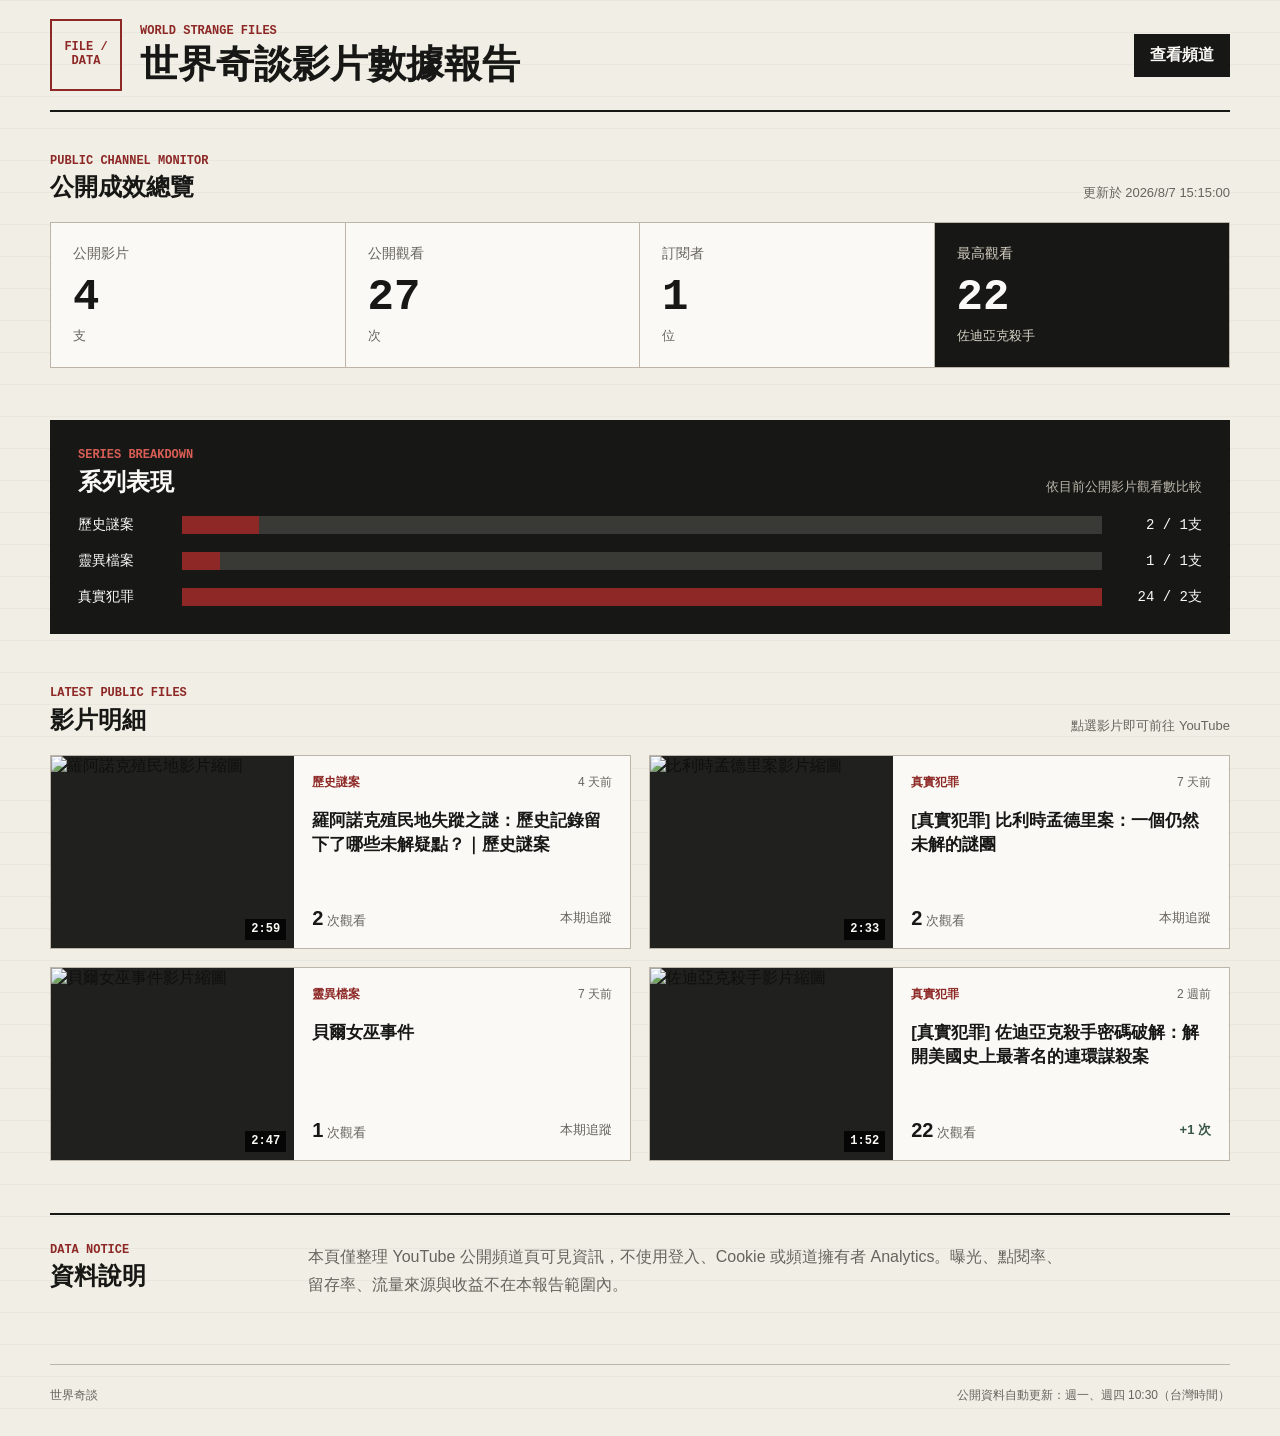
==== docs/index.html @ b637543b "Create public channel metrics dashboard" ====
<!doctype html>
<html lang="zh-Hant">
<head>
  <meta charset="utf-8">
  <meta name="viewport" content="width=device-width, initial-scale=1">
  <meta name="description" content="世界奇談 YouTube 公開影片數據儀表板">
  <meta name="theme-color" content="#f1eee5">
  <title>世界奇談｜影片數據報告</title>
  <link rel="preconnect" href="https://i.ytimg.com">
  <link rel="stylesheet" href="styles.css">
</head>
<body>
  <header class="topbar">
    <div class="brand-lockup">
      <span class="case-mark">FILE / DATA</span>
      <div>
        <p class="series-label">WORLD STRANGE FILES</p>
        <h1>世界奇談影片數據報告</h1>
      </div>
    </div>
    <a class="channel-link" href="https://www.youtube.com/@ailazybag/videos" target="_blank" rel="noreferrer">查看頻道</a>
  </header>

  <main>
    <section class="overview" aria-labelledby="overview-title">
      <div class="section-heading">
        <div>
          <p class="eyebrow">PUBLIC CHANNEL MONITOR</p>
          <h2 id="overview-title">公開成效總覽</h2>
        </div>
        <p class="updated" id="updatedAt">載入中</p>
      </div>

      <div class="metric-grid" id="metricGrid" aria-live="polite">
        <article class="metric">
          <span>公開影片</span>
          <strong id="videoCount">-</strong>
          <small>支</small>
        </article>
        <article class="metric">
          <span>公開觀看</span>
          <strong id="viewTotal">-</strong>
          <small>次</small>
        </article>
        <article class="metric">
          <span>訂閱者</span>
          <strong id="subscriberCount">-</strong>
          <small>位</small>
        </article>
        <article class="metric accent-metric">
          <span>最高觀看</span>
          <strong id="topViews">-</strong>
          <small id="topTopic">讀取中</small>
        </article>
      </div>
    </section>

    <section class="analysis-band" aria-labelledby="series-title">
      <div class="section-heading">
        <div>
          <p class="eyebrow">SERIES BREAKDOWN</p>
          <h2 id="series-title">系列表現</h2>
        </div>
        <p class="section-note">依目前公開影片觀看數比較</p>
      </div>
      <div class="series-chart" id="seriesChart"></div>
    </section>

    <section class="video-section" aria-labelledby="video-title">
      <div class="section-heading">
        <div>
          <p class="eyebrow">LATEST PUBLIC FILES</p>
          <h2 id="video-title">影片明細</h2>
        </div>
        <p class="section-note">點選影片即可前往 YouTube</p>
      </div>
      <div class="video-grid" id="videoGrid" aria-live="polite"></div>
    </section>

    <section class="method" aria-labelledby="method-title">
      <div>
        <p class="eyebrow">DATA NOTICE</p>
        <h2 id="method-title">資料說明</h2>
      </div>
      <p>本頁僅整理 YouTube 公開頻道頁可見資訊，不使用登入、Cookie 或頻道擁有者 Analytics。曝光、點閱率、留存率、流量來源與收益不在本報告範圍內。</p>
    </section>
  </main>

  <footer>
    <span>世界奇談</span>
    <span>公開資料自動更新：週一、週四 10:30（台灣時間）</span>
  </footer>

  <template id="videoCardTemplate">
    <article class="video-card">
      <a class="thumbnail-link" target="_blank" rel="noreferrer">
        <img class="thumbnail" alt="" loading="lazy">
        <span class="duration"></span>
      </a>
      <div class="video-body">
        <div class="video-meta">
          <span class="series-pill"></span>
          <span class="published"></span>
        </div>
        <a class="video-title" target="_blank" rel="noreferrer"></a>
        <div class="video-stats">
          <span><strong class="views"></strong> 次觀看</span>
          <span class="delta"></span>
        </div>
      </div>
    </article>
  </template>

  <script src="app.js" defer></script>
</body>
</html>
---- docs/styles.css ----
:root {
  color-scheme: light;
  --paper: #f1eee5;
  --paper-deep: #e3ded2;
  --ink: #171815;
  --muted: #66645d;
  --red: #8d2826;
  --green: #385747;
  --line: #bdb6a8;
  --white: #faf9f5;
}

* {
  box-sizing: border-box;
}

html {
  background: var(--paper);
}

body {
  margin: 0;
  min-width: 320px;
  color: var(--ink);
  background:
    linear-gradient(rgba(23, 24, 21, 0.035) 1px, transparent 1px),
    var(--paper);
  background-size: 100% 32px;
  font-family: "Noto Sans TC", "PingFang TC", "Microsoft JhengHei", sans-serif;
  letter-spacing: 0;
}

a {
  color: inherit;
}

.topbar,
main,
footer {
  width: min(1180px, calc(100% - 40px));
  margin-inline: auto;
}

.topbar {
  min-height: 112px;
  display: flex;
  align-items: center;
  justify-content: space-between;
  gap: 24px;
  border-bottom: 2px solid var(--ink);
}

.brand-lockup {
  display: flex;
  align-items: center;
  gap: 18px;
}

.case-mark {
  display: grid;
  place-items: center;
  width: 72px;
  height: 72px;
  border: 2px solid var(--red);
  color: var(--red);
  font: 700 12px/1.15 ui-monospace, SFMono-Regular, Menlo, monospace;
  text-align: center;
}

.series-label,
.eyebrow {
  margin: 0 0 5px;
  color: var(--red);
  font: 700 12px/1.2 ui-monospace, SFMono-Regular, Menlo, monospace;
}

h1,
h2,
p {
  margin-top: 0;
}

h1 {
  margin-bottom: 0;
  font-size: clamp(24px, 4vw, 38px);
  line-height: 1.1;
}

h2 {
  margin-bottom: 0;
  font-size: 24px;
  line-height: 1.2;
}

.channel-link {
  flex: 0 0 auto;
  padding: 10px 15px;
  border: 1px solid var(--ink);
  background: var(--ink);
  color: var(--white);
  text-decoration: none;
  font-weight: 700;
}

.channel-link:hover,
.channel-link:focus-visible {
  background: var(--red);
  border-color: var(--red);
}

main {
  padding-block: 42px 64px;
}

section + section {
  margin-top: 52px;
}

.section-heading {
  display: flex;
  align-items: end;
  justify-content: space-between;
  gap: 24px;
  margin-bottom: 20px;
}

.updated,
.section-note {
  margin-bottom: 0;
  color: var(--muted);
  font-size: 13px;
  text-align: right;
}

.metric-grid {
  display: grid;
  grid-template-columns: repeat(4, minmax(0, 1fr));
  border: 1px solid var(--line);
  background: var(--white);
}

.metric {
  min-height: 142px;
  padding: 22px;
  display: grid;
  align-content: space-between;
  border-right: 1px solid var(--line);
}

.metric:last-child {
  border-right: 0;
}

.metric span {
  color: var(--muted);
  font-size: 14px;
}

.metric strong {
  margin-top: 12px;
  font: 800 44px/1 ui-monospace, SFMono-Regular, Menlo, monospace;
}

.metric small {
  margin-top: 8px;
  color: var(--muted);
}

.accent-metric {
  background: var(--ink);
  color: var(--white);
}

.accent-metric span,
.accent-metric small {
  color: #d5d0c5;
}

.analysis-band {
  padding: 28px;
  color: var(--white);
  background: var(--ink);
}

.analysis-band .eyebrow {
  color: #d85d55;
}

.analysis-band .section-note {
  color: #bdb8ad;
}

.series-chart {
  display: grid;
  gap: 18px;
}

.series-row {
  display: grid;
  grid-template-columns: 88px minmax(0, 1fr) 84px;
  align-items: center;
  gap: 16px;
}

.series-name,
.series-value {
  font-size: 14px;
}

.series-value {
  text-align: right;
  font-family: ui-monospace, SFMono-Regular, Menlo, monospace;
  white-space: nowrap;
}

.bar-track {
  height: 18px;
  background: #393a35;
  overflow: hidden;
}

.bar-fill {
  width: 0;
  height: 100%;
  background: var(--red);
  transition: width 450ms ease-out;
}

.video-grid {
  display: grid;
  grid-template-columns: repeat(2, minmax(0, 1fr));
  gap: 18px;
}

.video-card {
  display: grid;
  grid-template-columns: minmax(210px, 42%) minmax(0, 1fr);
  min-height: 192px;
  border: 1px solid var(--line);
  background: var(--white);
}

.thumbnail-link {
  position: relative;
  display: block;
  min-height: 192px;
  overflow: hidden;
  background: #20211f;
}

.thumbnail {
  width: 100%;
  height: 100%;
  position: absolute;
  inset: 0;
  object-fit: cover;
  filter: saturate(0.55) contrast(1.08);
  transition: transform 180ms ease-out, filter 180ms ease-out;
}

.thumbnail-link:hover .thumbnail,
.thumbnail-link:focus-visible .thumbnail {
  transform: scale(1.025);
  filter: saturate(0.85) contrast(1.08);
}

.duration {
  position: absolute;
  right: 8px;
  bottom: 8px;
  padding: 3px 6px;
  color: var(--white);
  background: rgba(0, 0, 0, 0.82);
  font: 700 12px/1.2 ui-monospace, SFMono-Regular, Menlo, monospace;
}

.video-body {
  min-width: 0;
  padding: 18px;
  display: flex;
  flex-direction: column;
}

.video-meta,
.video-stats {
  display: flex;
  align-items: center;
  justify-content: space-between;
  gap: 12px;
}

.series-pill {
  color: var(--red);
  font-weight: 800;
  font-size: 12px;
}

.published {
  color: var(--muted);
  font-size: 12px;
}

.video-title {
  margin-top: 18px;
  text-decoration: none;
  font-weight: 800;
  font-size: 17px;
  line-height: 1.45;
  display: -webkit-box;
  -webkit-line-clamp: 3;
  -webkit-box-orient: vertical;
  overflow: hidden;
}

.video-title:hover,
.video-title:focus-visible {
  color: var(--red);
  text-decoration: underline;
}

.video-stats {
  margin-top: auto;
  padding-top: 16px;
  color: var(--muted);
  font-size: 13px;
}

.video-stats strong {
  color: var(--ink);
  font-size: 20px;
}

.delta.positive {
  color: var(--green);
  font-weight: 800;
}

.method {
  display: grid;
  grid-template-columns: 220px minmax(0, 1fr);
  gap: 38px;
  padding-top: 28px;
  border-top: 2px solid var(--ink);
}

.method p:last-child {
  margin-bottom: 0;
  max-width: 760px;
  color: var(--muted);
  line-height: 1.8;
}

footer {
  padding-block: 22px 32px;
  display: flex;
  justify-content: space-between;
  gap: 20px;
  border-top: 1px solid var(--line);
  color: var(--muted);
  font-size: 12px;
}

.error-state {
  padding: 28px;
  border: 1px solid var(--red);
  color: var(--red);
  background: var(--white);
}

@media (max-width: 900px) {
  .metric-grid {
    grid-template-columns: repeat(2, minmax(0, 1fr));
  }

  .metric:nth-child(2) {
    border-right: 0;
  }

  .metric:nth-child(-n + 2) {
    border-bottom: 1px solid var(--line);
  }

  .video-grid {
    grid-template-columns: 1fr;
  }
}

@media (max-width: 640px) {
  .topbar,
  main,
  footer {
    width: min(100% - 24px, 1180px);
  }

  .topbar {
    min-height: 96px;
  }

  .case-mark {
    width: 54px;
    height: 54px;
    font-size: 9px;
  }

  .series-label {
    display: none;
  }

  h1 {
    font-size: 21px;
  }

  .channel-link {
    padding: 8px 10px;
    font-size: 13px;
  }

  main {
    padding-block: 30px 46px;
  }

  section + section {
    margin-top: 38px;
  }

  .section-heading {
    align-items: start;
    flex-direction: column;
    gap: 8px;
  }

  .updated,
  .section-note {
    text-align: left;
  }

  .metric {
    min-height: 118px;
    padding: 16px;
  }

  .metric strong {
    font-size: 34px;
  }

  .analysis-band {
    padding: 22px 16px;
  }

  .series-row {
    grid-template-columns: 70px minmax(0, 1fr) 74px;
    gap: 10px;
  }

  .video-card {
    grid-template-columns: 1fr;
  }

  .thumbnail-link {
    aspect-ratio: 16 / 9;
    min-height: 0;
  }

  .method {
    grid-template-columns: 1fr;
    gap: 14px;
  }

  footer {
    flex-direction: column;
  }
}

@media (prefers-reduced-motion: reduce) {
  *,
  *::before,
  *::after {
    scroll-behavior: auto !important;
    transition: none !important;
  }
}
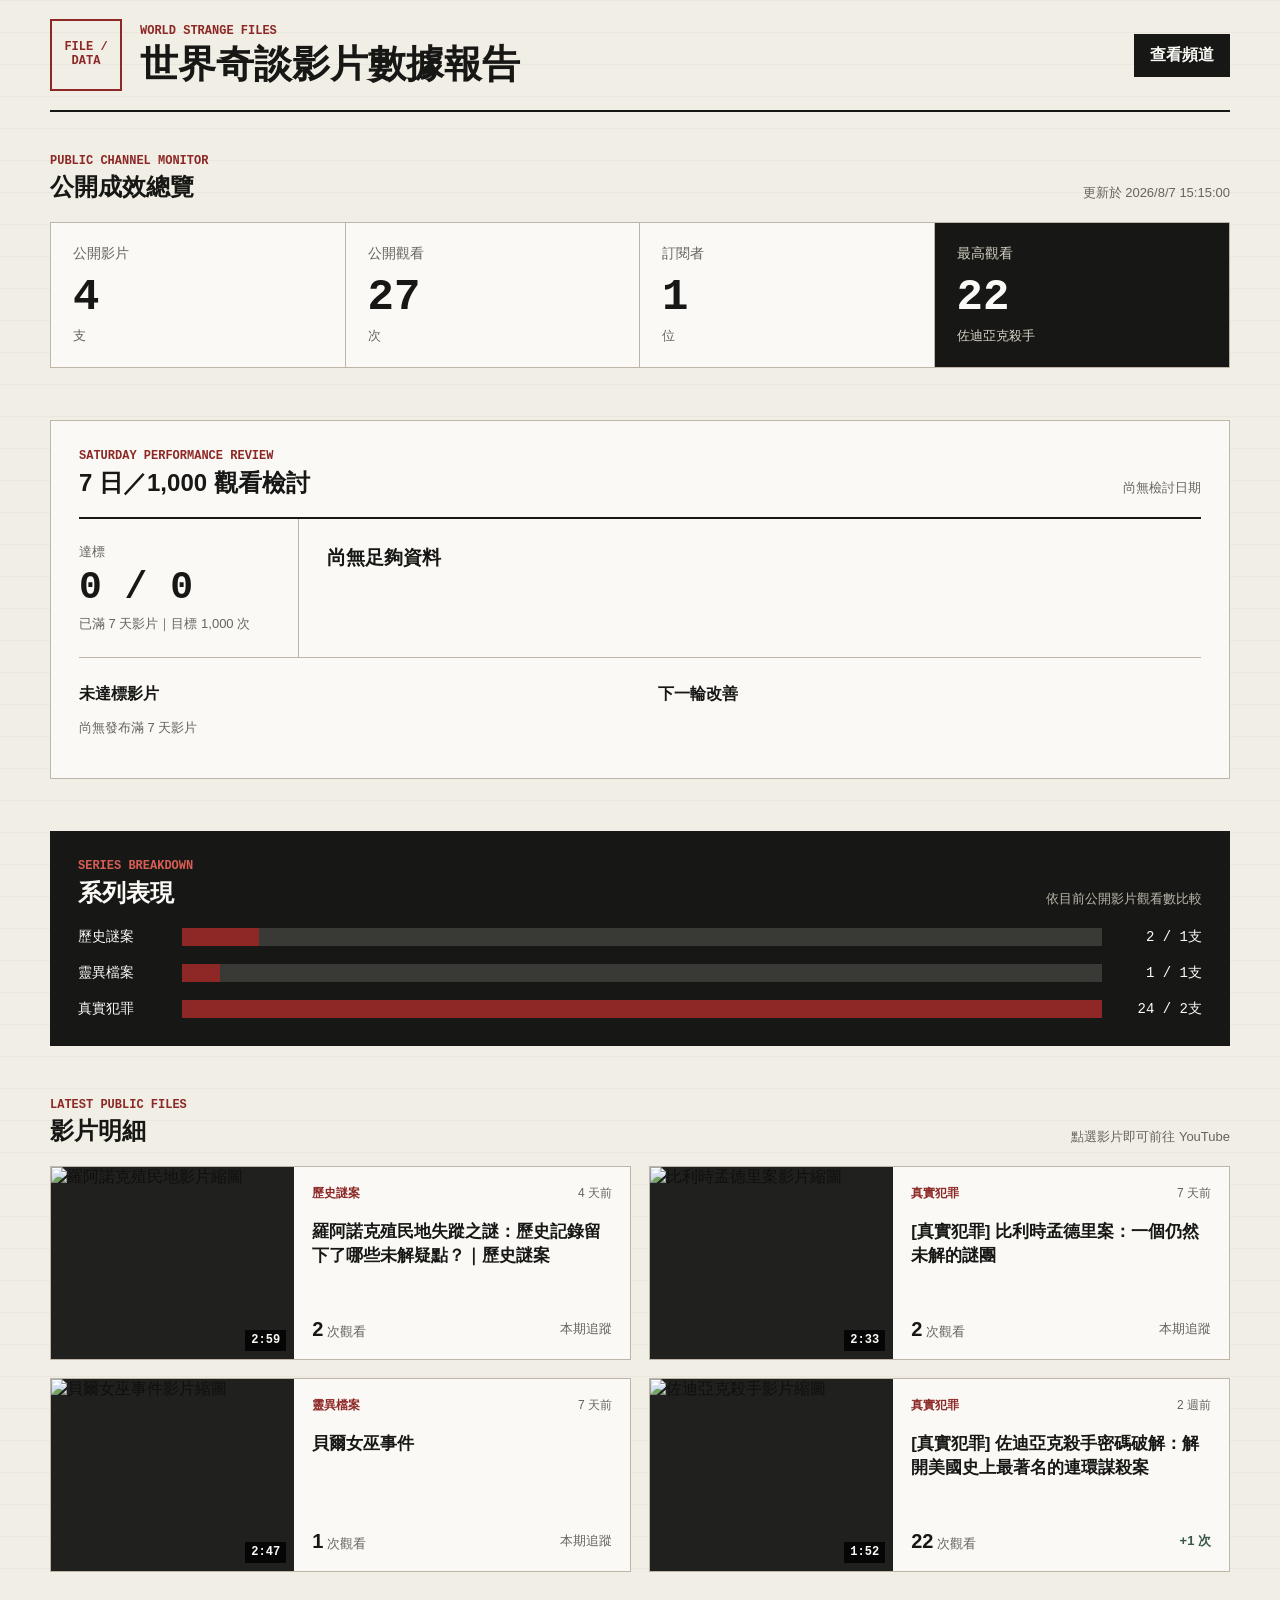
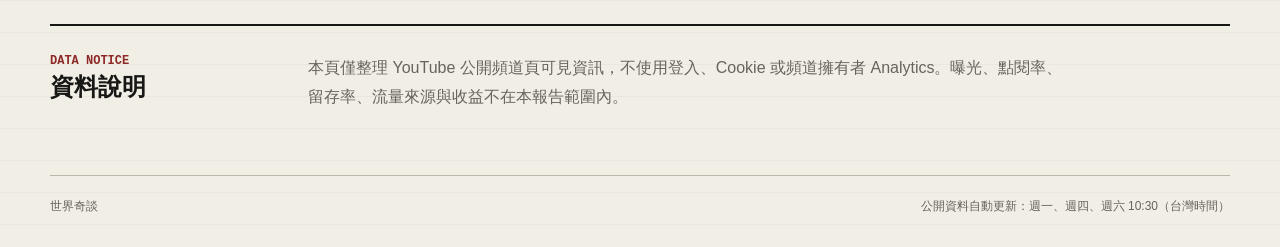
==== commit c19f4c47: "Add Saturday public performance review" ====
--- a/docs/index.html
+++ b/docs/index.html
@@ -55,6 +55,37 @@
       </div>
     </section>
 
+    <section class="review-section" aria-labelledby="review-title">
+      <div class="section-heading">
+        <div>
+          <p class="eyebrow">SATURDAY PERFORMANCE REVIEW</p>
+          <h2 id="review-title">7 日／1,000 觀看檢討</h2>
+        </div>
+        <p class="section-note" id="reviewDate">等待資料</p>
+      </div>
+      <div class="review-summary">
+        <div class="review-score">
+          <span>達標</span>
+          <strong id="reviewMet">-</strong>
+          <small id="reviewMature">已滿 7 天影片</small>
+        </div>
+        <div class="review-copy">
+          <p id="reviewSummary">正在整理週六檢討</p>
+          <p class="review-limit" id="reviewLimit"></p>
+        </div>
+      </div>
+      <div class="review-columns">
+        <div>
+          <h3>未達標影片</h3>
+          <div id="underperformerList" class="review-list"></div>
+        </div>
+        <div>
+          <h3>下一輪改善</h3>
+          <ol id="strategyList" class="strategy-list"></ol>
+        </div>
+      </div>
+    </section>
+
     <section class="analysis-band" aria-labelledby="series-title">
       <div class="section-heading">
         <div>
@@ -88,7 +119,7 @@
 
   <footer>
     <span>世界奇談</span>
-    <span>公開資料自動更新：週一、週四 10:30（台灣時間）</span>
+    <span>公開資料自動更新：週一、週四、週六 10:30（台灣時間）</span>
   </footer>
 
   <template id="videoCardTemplate">
--- a/docs/styles.css
+++ b/docs/styles.css
@@ -182,6 +182,108 @@
   background: var(--ink);
 }
 
+.review-section {
+  padding: 28px;
+  border: 1px solid var(--line);
+  background: var(--white);
+}
+
+.review-summary {
+  display: grid;
+  grid-template-columns: 220px minmax(0, 1fr);
+  border-top: 2px solid var(--ink);
+  border-bottom: 1px solid var(--line);
+}
+
+.review-score,
+.review-copy {
+  padding: 24px 0;
+}
+
+.review-score {
+  display: grid;
+  gap: 8px;
+  border-right: 1px solid var(--line);
+}
+
+.review-score span,
+.review-score small,
+.review-limit {
+  color: var(--muted);
+  font-size: 13px;
+}
+
+.review-score strong {
+  font: 800 38px/1 ui-monospace, SFMono-Regular, Menlo, monospace;
+}
+
+.review-copy {
+  padding-left: 28px;
+}
+
+.review-copy > p:first-child {
+  margin-bottom: 12px;
+  font-size: 19px;
+  font-weight: 800;
+  line-height: 1.6;
+}
+
+.review-limit {
+  margin-bottom: 0;
+  line-height: 1.7;
+}
+
+.review-columns {
+  display: grid;
+  grid-template-columns: 1fr 1fr;
+  gap: 36px;
+  padding-top: 26px;
+}
+
+.review-columns h3 {
+  margin: 0 0 14px;
+  font-size: 16px;
+}
+
+.review-list {
+  display: grid;
+  gap: 8px;
+}
+
+.review-video {
+  display: grid;
+  gap: 4px;
+  padding: 12px;
+  border-left: 4px solid var(--red);
+  background: var(--paper);
+  text-decoration: none;
+}
+
+.review-video:hover,
+.review-video:focus-visible {
+  background: var(--paper-deep);
+}
+
+.review-video span,
+.review-empty {
+  color: var(--muted);
+  font-size: 13px;
+}
+
+.strategy-list {
+  margin: 0;
+  padding-left: 22px;
+}
+
+.strategy-list li {
+  padding-left: 6px;
+  line-height: 1.65;
+}
+
+.strategy-list li + li {
+  margin-top: 10px;
+}
+
 .analysis-band .eyebrow {
   color: #d85d55;
 }
@@ -383,6 +485,10 @@
   .video-grid {
     grid-template-columns: 1fr;
   }
+
+  .review-columns {
+    grid-template-columns: 1fr;
+  }
 }
 
 @media (max-width: 640px) {
@@ -445,6 +551,23 @@
 
   .analysis-band {
     padding: 22px 16px;
+  }
+
+  .review-section {
+    padding: 22px 16px;
+  }
+
+  .review-summary {
+    grid-template-columns: 1fr;
+  }
+
+  .review-score {
+    border-right: 0;
+    border-bottom: 1px solid var(--line);
+  }
+
+  .review-copy {
+    padding-left: 0;
   }
 
   .series-row {
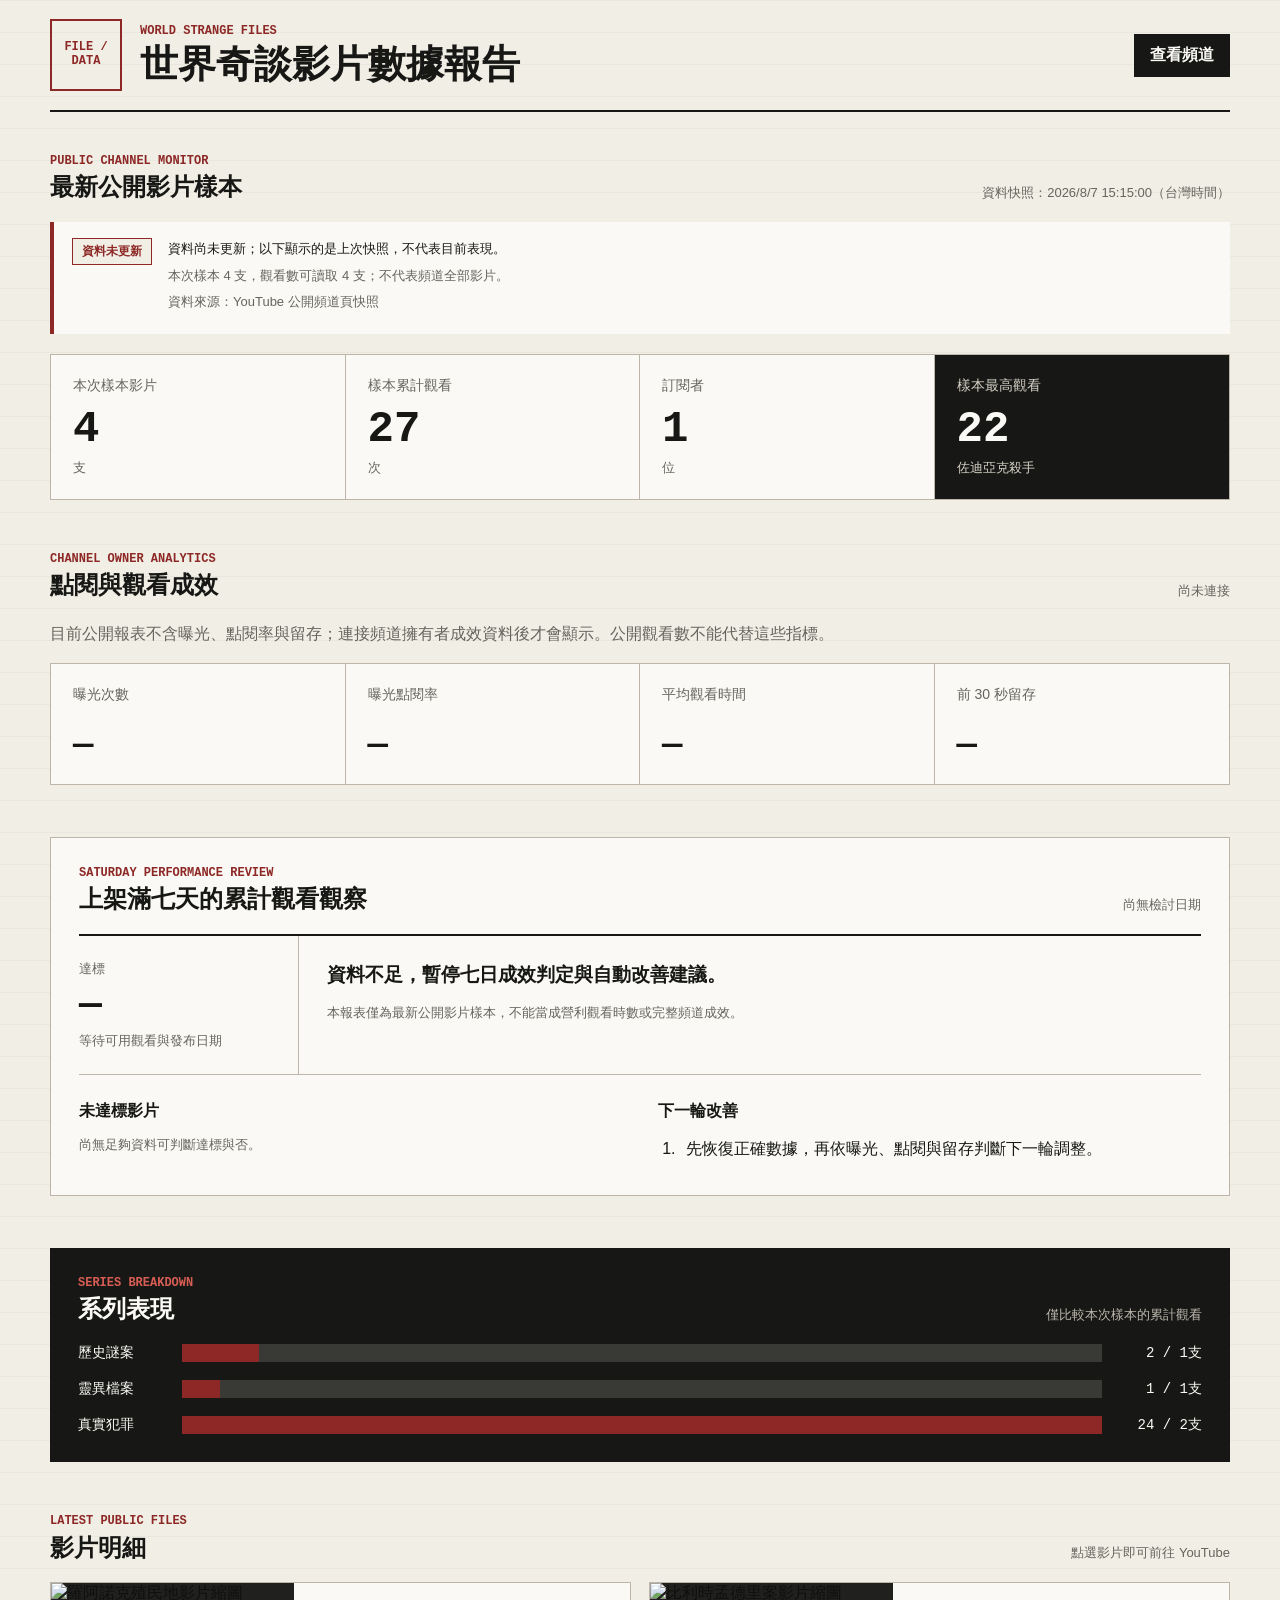
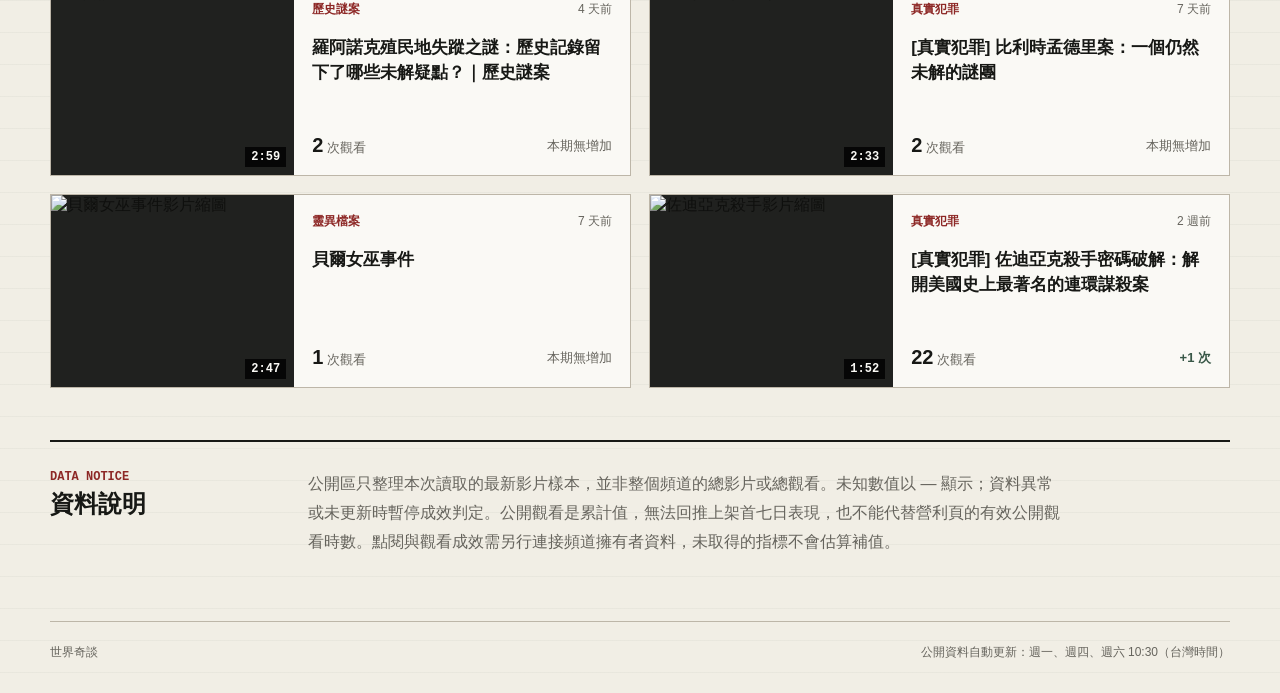
==== commit d1d34a47: "Fix public report parsing, freshness and unknown metrics" ====
--- a/docs/index.html
+++ b/docs/index.html
@@ -26,19 +26,29 @@
       <div class="section-heading">
         <div>
           <p class="eyebrow">PUBLIC CHANNEL MONITOR</p>
-          <h2 id="overview-title">公開成效總覽</h2>
+          <h2 id="overview-title">最新公開影片樣本</h2>
         </div>
         <p class="updated" id="updatedAt">載入中</p>
       </div>
 
+      <div class="data-notice" role="status" aria-live="polite">
+        <span class="status-badge" id="dataStatus">檢查資料中</span>
+        <div>
+          <p id="dataStatusMessage">正在確認觀看數與發布日期。</p>
+          <p id="dataCoverage"></p>
+          <p id="dataSource"></p>
+          <p id="lastAttempt"></p>
+        </div>
+      </div>
+
       <div class="metric-grid" id="metricGrid" aria-live="polite">
         <article class="metric">
-          <span>公開影片</span>
+          <span>本次樣本影片</span>
           <strong id="videoCount">-</strong>
           <small>支</small>
         </article>
         <article class="metric">
-          <span>公開觀看</span>
+          <span>樣本累計觀看</span>
           <strong id="viewTotal">-</strong>
           <small>次</small>
         </article>
@@ -48,10 +58,28 @@
           <small>位</small>
         </article>
         <article class="metric accent-metric">
-          <span>最高觀看</span>
+          <span>樣本最高觀看</span>
           <strong id="topViews">-</strong>
           <small id="topTopic">讀取中</small>
         </article>
+      </div>
+    </section>
+
+    <section class="owner-analytics" aria-labelledby="owner-analytics-title">
+      <div class="section-heading">
+        <div>
+          <p class="eyebrow">CHANNEL OWNER ANALYTICS</p>
+          <h2 id="owner-analytics-title">點閱與觀看成效</h2>
+        </div>
+        <p class="section-note" id="ownerAnalyticsStatus">尚未連接</p>
+      </div>
+      <p class="analytics-message" id="ownerAnalyticsMessage">公開觀看數不能代替曝光、點閱率與留存資料。</p>
+      <p class="section-note analytics-period" id="ownerAnalyticsPeriod"></p>
+      <div class="metric-grid analytics-grid">
+        <article class="metric"><span>曝光次數</span><strong id="ownerImpressions">—</strong></article>
+        <article class="metric"><span>曝光點閱率</span><strong id="ownerCtr">—</strong></article>
+        <article class="metric"><span>平均觀看時間</span><strong id="ownerAverageDuration">—</strong></article>
+        <article class="metric"><span>前 30 秒留存</span><strong id="ownerRetention">—</strong></article>
       </div>
     </section>
 
@@ -59,7 +87,7 @@
       <div class="section-heading">
         <div>
           <p class="eyebrow">SATURDAY PERFORMANCE REVIEW</p>
-          <h2 id="review-title">7 日／1,000 觀看檢討</h2>
+          <h2 id="review-title">上架滿七天的累計觀看觀察</h2>
         </div>
         <p class="section-note" id="reviewDate">等待資料</p>
       </div>
@@ -67,10 +95,10 @@
         <div class="review-score">
           <span>達標</span>
           <strong id="reviewMet">-</strong>
-          <small id="reviewMature">已滿 7 天影片</small>
+          <small id="reviewMature">等待可用觀看與發布日期</small>
         </div>
         <div class="review-copy">
-          <p id="reviewSummary">正在整理週六檢討</p>
+          <p id="reviewSummary">正在確認資料是否足夠進行觀察</p>
           <p class="review-limit" id="reviewLimit"></p>
         </div>
       </div>
@@ -92,7 +120,7 @@
           <p class="eyebrow">SERIES BREAKDOWN</p>
           <h2 id="series-title">系列表現</h2>
         </div>
-        <p class="section-note">依目前公開影片觀看數比較</p>
+        <p class="section-note">僅比較本次樣本的累計觀看</p>
       </div>
       <div class="series-chart" id="seriesChart"></div>
     </section>
@@ -113,7 +141,7 @@
         <p class="eyebrow">DATA NOTICE</p>
         <h2 id="method-title">資料說明</h2>
       </div>
-      <p>本頁僅整理 YouTube 公開頻道頁可見資訊，不使用登入、Cookie 或頻道擁有者 Analytics。曝光、點閱率、留存率、流量來源與收益不在本報告範圍內。</p>
+      <p>公開區只整理本次讀取的最新影片樣本，並非整個頻道的總影片或總觀看。未知數值以 — 顯示；資料異常或未更新時暫停成效判定。公開觀看是累計值，無法回推上架首七日表現，也不能代替營利頁的有效公開觀看時數。點閱與觀看成效需另行連接頻道擁有者資料，未取得的指標不會估算補值。</p>
     </section>
   </main>
 
--- a/docs/styles.css
+++ b/docs/styles.css
@@ -139,6 +139,70 @@
   background: var(--white);
 }
 
+.data-notice {
+  display: flex;
+  align-items: flex-start;
+  gap: 16px;
+  margin-bottom: 20px;
+  padding: 16px 18px;
+  border-left: 4px solid var(--red);
+  background: var(--white);
+}
+
+.data-notice p {
+  margin-bottom: 5px;
+  font-size: 13px;
+  line-height: 1.65;
+}
+
+.data-notice p:last-child {
+  margin-bottom: 0;
+}
+
+#dataCoverage,
+#dataSource,
+#lastAttempt {
+  color: var(--muted);
+}
+
+.status-badge {
+  flex-shrink: 0;
+  padding: 4px 9px;
+  border: 1px solid var(--line);
+  background: var(--paper);
+  font-size: 12px;
+  font-weight: 800;
+  white-space: nowrap;
+}
+
+.status-badge.valid {
+  border-color: var(--green);
+  color: var(--green);
+}
+
+.status-badge.invalid,
+.status-badge.stale {
+  border-color: var(--red);
+  color: var(--red);
+}
+
+.analytics-message {
+  color: var(--muted);
+  line-height: 1.7;
+}
+
+.analytics-period {
+  margin-bottom: 12px;
+}
+
+.analytics-grid .metric {
+  min-height: 120px;
+}
+
+.analytics-grid .metric strong {
+  font-size: clamp(23px, 3vw, 34px);
+}
+
 .metric {
   min-height: 142px;
   padding: 22px;
